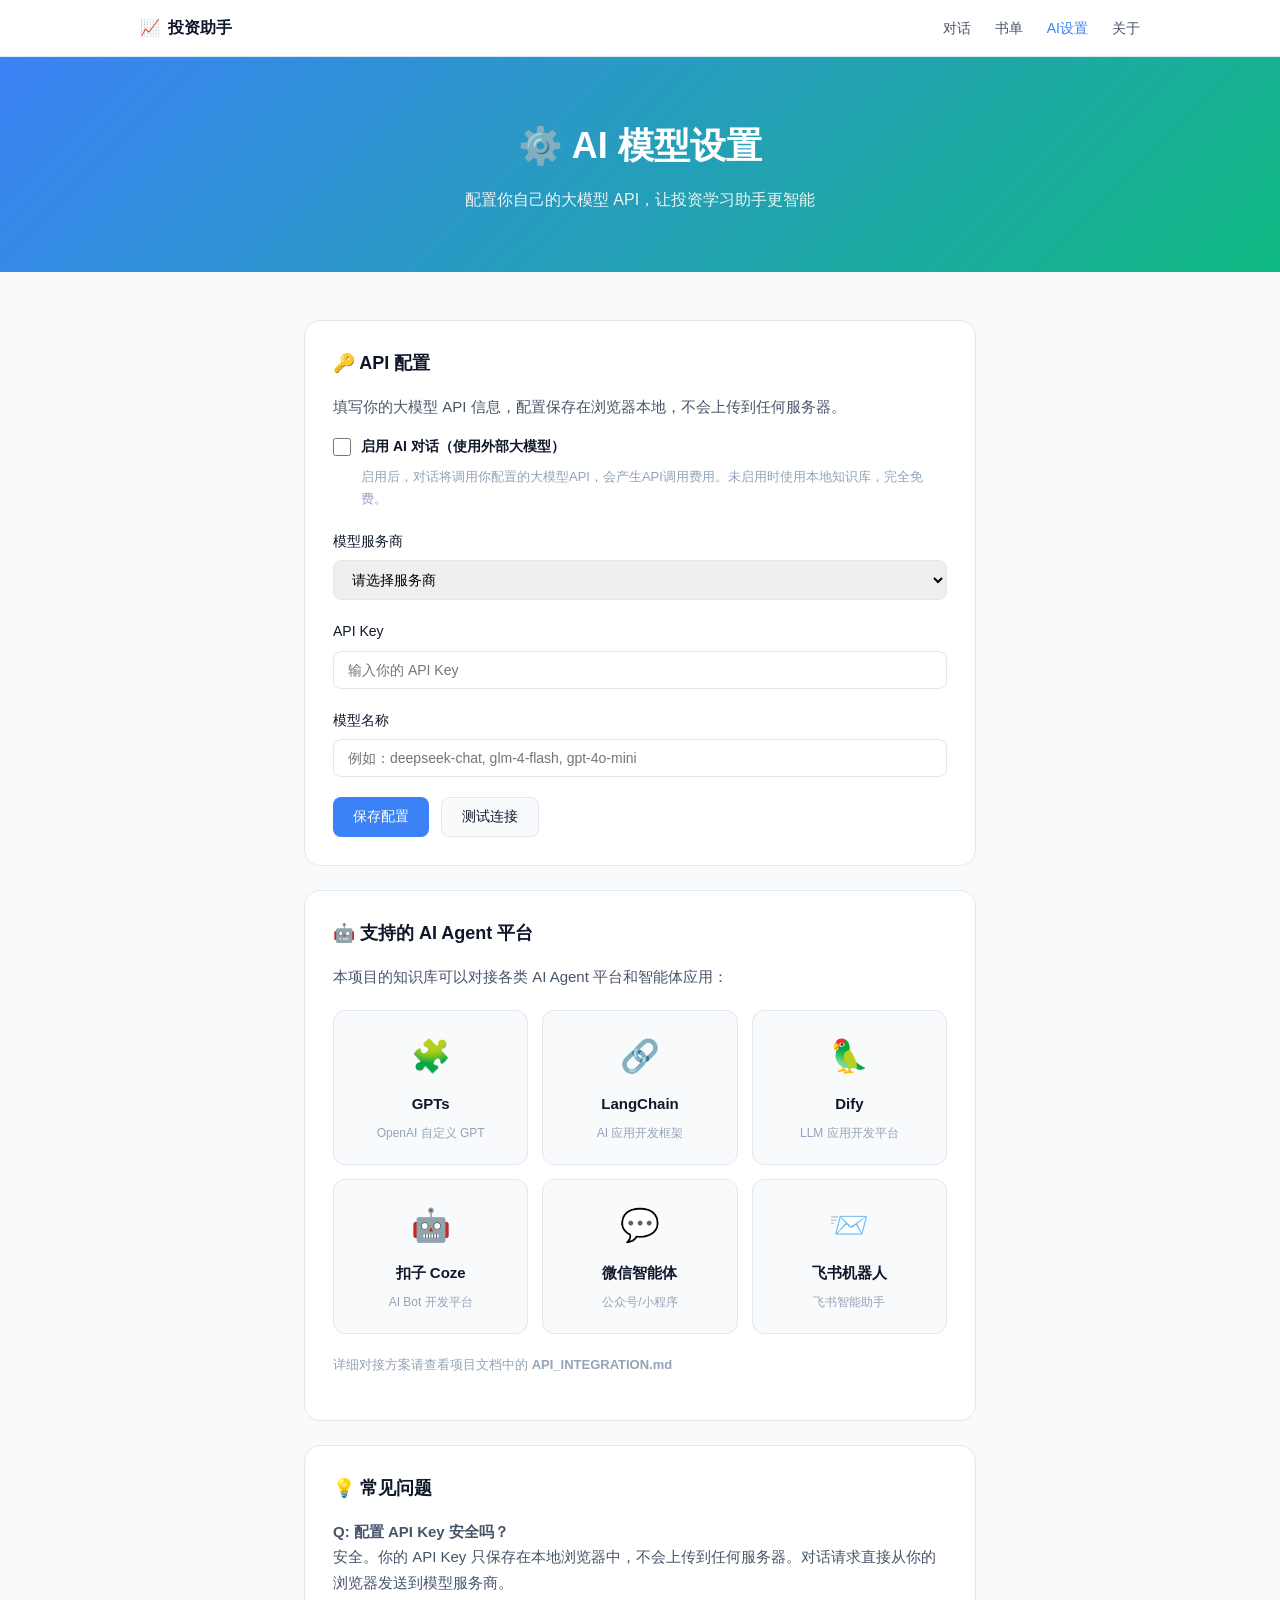
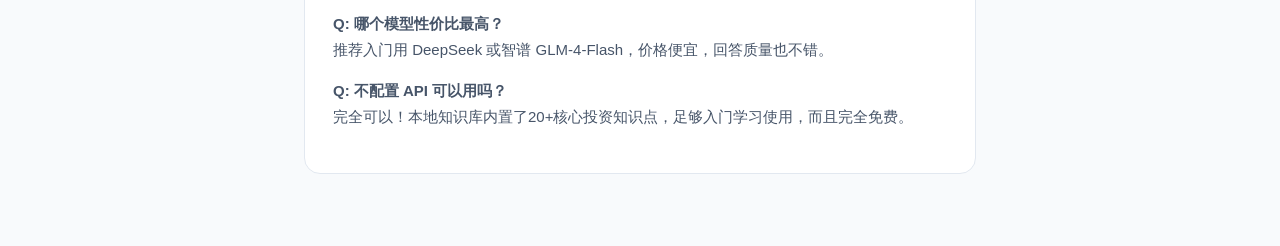
==== api.html @ 8c18a481 "初始提交：投资助手 - 基于经典书籍的对话式投资学习平台" ====
<!-- Generated by Trae Work -->
<!DOCTYPE html>
<html lang="zh-CN">
<head>
    <meta charset="UTF-8">
    <meta name="viewport" content="width=device-width, initial-scale=1.0">
    <title>AI 设置 - 投资助手</title>
    <link rel="stylesheet" href="assets/css/style.css">
</head>
<body class="page-body">
    <!-- 导航栏 -->
    <nav class="page-nav">
        <div class="page-nav-inner">
            <a href="index.html" class="page-nav-logo">
                <span>📈</span>
                <span>投资助手</span>
            </a>
            <div class="page-nav-links">
                <a href="index.html">对话</a>
                <a href="books.html">书单</a>
                <a href="api.html" class="active">AI设置</a>
                <a href="about.html">关于</a>
            </div>
        </div>
    </nav>

    <!-- 页面头部 -->
    <section class="page-header">
        <h1>⚙️ AI 模型设置</h1>
        <p>配置你自己的大模型 API，让投资学习助手更智能</p>
    </section>

    <section class="page-content" style="max-width: 720px;">
        <div class="api-card">
            <h3>🔑 API 配置</h3>
            <p>填写你的大模型 API 信息，配置保存在浏览器本地，不会上传到任何服务器。</p>
            
            <form id="apiConfigForm">
                <div class="form-group">
                    <label style="display: flex; align-items: center; gap: 10px;">
                        <input type="checkbox" id="apiEnabled" style="width: 18px; height: 18px;">
                        <strong>启用 AI 对话（使用外部大模型）</strong>
                    </label>
                    <p style="font-size: 13px; color: var(--text-tertiary); margin-top: 6px; margin-left: 28px;">
                        启用后，对话将调用你配置的大模型API，会产生API调用费用。未启用时使用本地知识库，完全免费。
                    </p>
                </div>
                
                <div class="form-group">
                    <label>模型服务商</label>
                    <select id="apiProvider">
                        <option value="">请选择服务商</option>
                        <option value="deepseek">DeepSeek (深度求索)</option>
                        <option value="zhipu">智谱 AI (GLM)</option>
                        <option value="qwen">通义千问 (Qwen)</option>
                        <option value="moonshot">Kimi (月之暗面)</option>
                        <option value="openai">OpenAI (GPT-4, GPT-3.5)</option>
                        <option value="custom">自定义 (OpenAI 兼容格式)</option>
                    </select>
                </div>
                
                <div class="form-group">
                    <label>API Key</label>
                    <input type="password" id="apiKey" placeholder="输入你的 API Key">
                </div>
                
                <div class="form-group" id="customUrlGroup" style="display: none;">
                    <label>API 接口地址</label>
                    <input type="text" id="apiUrl" placeholder="https://api.example.com/v1/chat/completions">
                    <p style="font-size: 12px; color: var(--text-tertiary); margin-top: 6px;">
                        支持所有 OpenAI 兼容格式的 API 接口
                    </p>
                </div>
                
                <div class="form-group">
                    <label>模型名称</label>
                    <input type="text" id="apiModel" placeholder="例如：deepseek-chat, glm-4-flash, gpt-4o-mini">
                </div>
                
                <div class="btn-row">
                    <button type="submit" class="btn btn-primary">保存配置</button>
                    <button type="button" class="btn btn-secondary" id="testConnection">测试连接</button>
                </div>
                
                <div class="status-msg" id="statusMessage"></div>
            </form>
        </div>
        
        <div class="api-card">
            <h3>🤖 支持的 AI Agent 平台</h3>
            <p>本项目的知识库可以对接各类 AI Agent 平台和智能体应用：</p>
            
            <div class="platform-grid">
                <div class="platform-card">
                    <div class="platform-icon">🧩</div>
                    <strong>GPTs</strong>
                    <span>OpenAI 自定义 GPT</span>
                </div>
                <div class="platform-card">
                    <div class="platform-icon">🔗</div>
                    <strong>LangChain</strong>
                    <span>AI 应用开发框架</span>
                </div>
                <div class="platform-card">
                    <div class="platform-icon">🦜</div>
                    <strong>Dify</strong>
                    <span>LLM 应用开发平台</span>
                </div>
                <div class="platform-card">
                    <div class="platform-icon">🤖</div>
                    <strong>扣子 Coze</strong>
                    <span>AI Bot 开发平台</span>
                </div>
                <div class="platform-card">
                    <div class="platform-icon">💬</div>
                    <strong>微信智能体</strong>
                    <span>公众号/小程序</span>
                </div>
                <div class="platform-card">
                    <div class="platform-icon">📨</div>
                    <strong>飞书机器人</strong>
                    <span>飞书智能助手</span>
                </div>
            </div>
            
            <p style="font-size: 13px; color: var(--text-tertiary); margin-top: 16px;">
                详细对接方案请查看项目文档中的 <strong>API_INTEGRATION.md</strong>
            </p>
        </div>
        
        <div class="api-card">
            <h3>💡 常见问题</h3>
            <p><strong>Q: 配置 API Key 安全吗？</strong><br>
            安全。你的 API Key 只保存在本地浏览器中，不会上传到任何服务器。对话请求直接从你的浏览器发送到模型服务商。</p>
            
            <p><strong>Q: 哪个模型性价比最高？</strong><br>
            推荐入门用 DeepSeek 或智谱 GLM-4-Flash，价格便宜，回答质量也不错。</p>
            
            <p><strong>Q: 不配置 API 可以用吗？</strong><br>
            完全可以！本地知识库内置了20+核心投资知识点，足够入门学习使用，而且完全免费。</p>
        </div>
    </section>

    <script src="assets/js/knowledge.js"></script>
    <script src="assets/js/chat.js"></script>
    <script src="assets/js/app.js"></script>
</body>
</html>
---- assets/css/style.css ----
/* ================================
   投资助手 - 现代对话式UI
   ================================ */

* {
    margin: 0;
    padding: 0;
    box-sizing: border-box;
}

:root {
    /* 主色调 - 专业稳重的蓝绿色系 */
    --primary: #3b82f6;
    --primary-hover: #2563eb;
    --primary-light: #dbeafe;
    --primary-dark: #1d4ed8;
    
    /* 辅助色 */
    --secondary: #10b981;
    --accent: #8b5cf6;
    
    /* 背景色 */
    --bg-main: #f8fafc;
    --bg-sidebar: #ffffff;
    --bg-hover: #f1f5f9;
    --bg-active: #eff6ff;
    --bg-input: #ffffff;
    
    /* 文字色 */
    --text-primary: #0f172a;
    --text-secondary: #475569;
    --text-tertiary: #94a3b8;
    --text-inverse: #ffffff;
    
    /* 边框色 */
    --border-light: #e2e8f0;
    --border-medium: #cbd5e1;
    
    /* 消息气泡 */
    --msg-bot-bg: #ffffff;
    --msg-user-bg: #3b82f6;
    --msg-user-text: #ffffff;
    
    /* 阴影 */
    --shadow-sm: 0 1px 2px rgba(0, 0, 0, 0.05);
    --shadow-md: 0 4px 6px -1px rgba(0, 0, 0, 0.08);
    --shadow-lg: 0 10px 15px -3px rgba(0, 0, 0, 0.08);
    --shadow-input: 0 2px 8px rgba(0, 0, 0, 0.06);
    
    /* 圆角 */
    --radius-sm: 8px;
    --radius-md: 12px;
    --radius-lg: 16px;
    --radius-xl: 20px;
    --radius-full: 9999px;
    
    /* 过渡 */
    --transition-fast: 0.15s ease;
    --transition-normal: 0.25s ease;
}

body {
    font-family: -apple-system, BlinkMacSystemFont, 'Segoe UI', 'PingFang SC', 
                 'Hiragino Sans GB', 'Microsoft YaHei', 'Noto Sans SC', sans-serif;
    font-size: 15px;
    line-height: 1.6;
    color: var(--text-primary);
    background: var(--bg-main);
    -webkit-font-smoothing: antialiased;
    -moz-osx-font-smoothing: grayscale;
}

a {
    text-decoration: none;
    color: inherit;
}

button {
    font-family: inherit;
    cursor: pointer;
    border: none;
    background: none;
}

/* ================================
   聊天页面布局
   ================================ */

.chat-body {
    height: 100vh;
    overflow: hidden;
}

/* 侧边栏 */
.sidebar {
    position: fixed;
    left: 0;
    top: 0;
    bottom: 0;
    width: 280px;
    background: var(--bg-sidebar);
    border-right: 1px solid var(--border-light);
    display: flex;
    flex-direction: column;
    z-index: 100;
    transition: transform var(--transition-normal);
}

.sidebar-header {
    padding: 20px 16px;
    border-bottom: 1px solid var(--border-light);
}

.logo {
    display: flex;
    align-items: center;
    gap: 10px;
    margin-bottom: 16px;
}

.logo-icon {
    font-size: 28px;
}

.logo-text {
    font-size: 18px;
    font-weight: 700;
    background: linear-gradient(135deg, #3b82f6, #10b981);
    -webkit-background-clip: text;
    -webkit-text-fill-color: transparent;
    background-clip: text;
}

.new-chat-btn {
    width: 100%;
    padding: 10px 16px;
    background: linear-gradient(135deg, #3b82f6, #2563eb);
    color: white;
    border-radius: var(--radius-md);
    font-size: 14px;
    font-weight: 500;
    display: flex;
    align-items: center;
    justify-content: center;
    gap: 8px;
    transition: all var(--transition-fast);
    box-shadow: 0 2px 8px rgba(59, 130, 246, 0.25);
}

.new-chat-btn:hover {
    transform: translateY(-1px);
    box-shadow: 0 4px 12px rgba(59, 130, 246, 0.35);
}

.plus-icon {
    font-size: 18px;
    line-height: 1;
}

.sidebar-section {
    padding: 16px;
    border-bottom: 1px solid var(--border-light);
}

.section-title {
    font-size: 12px;
    font-weight: 600;
    color: var(--text-tertiary);
    text-transform: uppercase;
    letter-spacing: 0.5px;
    margin-bottom: 10px;
    padding: 0 4px;
}

.topic-list {
    display: flex;
    flex-direction: column;
    gap: 2px;
}

.topic-item {
    display: flex;
    align-items: center;
    gap: 10px;
    padding: 9px 12px;
    border-radius: var(--radius-sm);
    font-size: 14px;
    color: var(--text-secondary);
    transition: all var(--transition-fast);
    text-align: left;
    width: 100%;
}

.topic-item:hover {
    background: var(--bg-hover);
    color: var(--text-primary);
}

.topic-item.active {
    background: var(--bg-active);
    color: var(--primary-dark);
    font-weight: 500;
}

.topic-icon {
    font-size: 16px;
    width: 20px;
    text-align: center;
}

.suggestion-chips {
    display: flex;
    flex-direction: column;
    gap: 6px;
}

.suggestion-chip {
    padding: 8px 12px;
    background: var(--bg-main);
    border: 1px solid var(--border-light);
    border-radius: var(--radius-sm);
    font-size: 13px;
    color: var(--text-secondary);
    text-align: left;
    transition: all var(--transition-fast);
    width: 100%;
}

.suggestion-chip:hover {
    background: var(--bg-active);
    border-color: var(--primary);
    color: var(--primary-dark);
}

.sidebar-bottom {
    margin-top: auto;
    padding: 16px;
    border-top: 1px solid var(--border-light);
}

.sidebar-link {
    display: flex;
    align-items: center;
    gap: 10px;
    padding: 10px 12px;
    border-radius: var(--radius-sm);
    font-size: 14px;
    color: var(--text-secondary);
    transition: all var(--transition-fast);
    margin-bottom: 2px;
}

.sidebar-link:hover {
    background: var(--bg-hover);
    color: var(--text-primary);
}

.sidebar-tip {
    margin-top: 12px;
    padding: 10px 12px;
    background: #fef3c7;
    border-radius: var(--radius-sm);
    font-size: 12px;
    color: #92400e;
    line-height: 1.5;
}

/* 主内容区 */
.main-content {
    margin-left: 280px;
    height: 100vh;
    display: flex;
    flex-direction: column;
}

/* 顶部栏 */
.top-bar {
    height: 56px;
    background: var(--bg-sidebar);
    border-bottom: 1px solid var(--border-light);
    display: flex;
    align-items: center;
    justify-content: space-between;
    padding: 0 24px;
    flex-shrink: 0;
}

.mobile-menu-toggle {
    display: none;
    font-size: 20px;
    padding: 6px 10px;
    border-radius: var(--radius-sm);
    color: var(--text-secondary);
}

.mobile-menu-toggle:hover {
    background: var(--bg-hover);
}

.current-topic {
    display: flex;
    align-items: center;
    gap: 8px;
    font-size: 14px;
    font-weight: 500;
    color: var(--text-primary);
}

.topic-dot {
    width: 8px;
    height: 8px;
    background: var(--secondary);
    border-radius: 50%;
    animation: pulse 2s infinite;
}

@keyframes pulse {
    0%, 100% { opacity: 1; }
    50% { opacity: 0.5; }
}

.top-actions {
    display: flex;
    gap: 8px;
}

.icon-btn {
    width: 36px;
    height: 36px;
    display: flex;
    align-items: center;
    justify-content: center;
    border-radius: var(--radius-sm);
    font-size: 16px;
    color: var(--text-secondary);
    transition: all var(--transition-fast);
}

.icon-btn:hover {
    background: var(--bg-hover);
    color: var(--text-primary);
}

/* 聊天区域 */
.chat-area {
    flex: 1;
    overflow-y: auto;
    display: flex;
    flex-direction: column;
    scroll-behavior: smooth;
}

/* 欢迎界面 */
.welcome-screen {
    flex: 1;
    display: flex;
    flex-direction: column;
    align-items: center;
    justify-content: center;
    padding: 40px 24px;
    text-align: center;
}

.welcome-avatar {
    width: 72px;
    height: 72px;
    background: linear-gradient(135deg, #3b82f6, #10b981);
    border-radius: 24px;
    display: flex;
    align-items: center;
    justify-content: center;
    font-size: 36px;
    margin-bottom: 24px;
    box-shadow: 0 8px 24px rgba(59, 130, 246, 0.25);
}

.welcome-title {
    font-size: 28px;
    font-weight: 700;
    margin-bottom: 12px;
    color: var(--text-primary);
}

.welcome-subtitle {
    font-size: 15px;
    color: var(--text-secondary);
    margin-bottom: 40px;
    line-height: 1.8;
}

.welcome-cards {
    display: grid;
    grid-template-columns: repeat(4, 1fr);
    gap: 16px;
    max-width: 800px;
    width: 100%;
}

.welcome-card {
    background: var(--bg-sidebar);
    border: 1px solid var(--border-light);
    border-radius: var(--radius-lg);
    padding: 24px 20px;
    cursor: pointer;
    transition: all var(--transition-normal);
    text-align: left;
}

.welcome-card:hover {
    transform: translateY(-4px);
    border-color: var(--primary);
    box-shadow: 0 12px 24px rgba(59, 130, 246, 0.12);
}

.welcome-card-icon {
    font-size: 28px;
    margin-bottom: 12px;
}

.welcome-card-title {
    font-size: 15px;
    font-weight: 600;
    margin-bottom: 6px;
    color: var(--text-primary);
}

.welcome-card-desc {
    font-size: 13px;
    color: var(--text-tertiary);
}

/* 消息容器 */
.messages-container {
    flex: 1;
    padding: 24px 0;
    display: flex;
    flex-direction: column;
    gap: 24px;
}

.message-wrapper {
    max-width: 800px;
    width: 100%;
    margin: 0 auto;
    padding: 0 24px;
    display: flex;
    gap: 16px;
}

.message-wrapper.user-message {
    flex-direction: row-reverse;
}

.message-avatar {
    width: 36px;
    height: 36px;
    border-radius: 10px;
    display: flex;
    align-items: center;
    justify-content: center;
    font-size: 18px;
    flex-shrink: 0;
}

.message-wrapper.bot-message .message-avatar {
    background: linear-gradient(135deg, #3b82f6, #10b981);
}

.message-wrapper.user-message .message-avatar {
    background: #e2e8f0;
}

.message-bubble {
    max-width: 70%;
    padding: 14px 18px;
    border-radius: 16px;
    line-height: 1.75;
    font-size: 14.5px;
    word-wrap: break-word;
    word-break: break-word;
}

.message-wrapper.bot-message .message-bubble {
    background: var(--msg-bot-bg);
    border: 1px solid var(--border-light);
    border-top-left-radius: 6px;
    box-shadow: var(--shadow-sm);
}

.message-wrapper.user-message .message-bubble {
    background: var(--msg-user-bg);
    color: var(--msg-user-text);
    border-top-right-radius: 6px;
    box-shadow: 0 2px 8px rgba(59, 130, 246, 0.25);
}

.message-bubble p {
    margin-bottom: 10px;
}

.message-bubble p:last-child {
    margin-bottom: 0;
}

.message-bubble strong {
    font-weight: 600;
}

.message-bubble em {
    color: var(--text-tertiary);
    font-style: normal;
    font-size: 13px;
}

.message-wrapper.user-message .message-bubble em {
    color: rgba(255, 255, 255, 0.7);
}

.message-bubble h3, .message-bubble h4 {
    margin: 14px 0 8px;
    font-size: 15px;
    font-weight: 600;
}

.message-bubble li {
    margin-bottom: 6px;
}

.message-bubble pre {
    background: #1e293b;
    color: #e2e8f0;
    padding: 12px 16px;
    border-radius: 8px;
    overflow-x: auto;
    margin: 10px 0;
    font-size: 13px;
}

.message-bubble code {
    background: rgba(59, 130, 246, 0.1);
    color: var(--primary-dark);
    padding: 2px 6px;
    border-radius: 4px;
    font-size: 13px;
    font-family: 'Consolas', 'Monaco', monospace;
}

/* 思考中动画 */
.thinking-dots {
    display: inline-flex;
    gap: 3px;
}

.thinking-dots span {
    width: 6px;
    height: 6px;
    background: var(--text-tertiary);
    border-radius: 50%;
    animation: thinking 1.4s infinite;
}

.thinking-dots span:nth-child(2) {
    animation-delay: 0.2s;
}

.thinking-dots span:nth-child(3) {
    animation-delay: 0.4s;
}

@keyframes thinking {
    0%, 60%, 100% {
        transform: translateY(0);
        opacity: 0.4;
    }
    30% {
        transform: translateY(-4px);
        opacity: 1;
    }
}

/* 输入区域 */
.input-area {
    padding: 16px 24px 20px;
    background: var(--bg-sidebar);
    border-top: 1px solid var(--border-light);
    flex-shrink: 0;
}

.input-wrapper {
    max-width: 800px;
    margin: 0 auto;
    background: var(--bg-input);
    border: 1px solid var(--border-light);
    border-radius: var(--radius-xl);
    padding: 10px 14px 10px 18px;
    display: flex;
    align-items: flex-end;
    gap: 12px;
    box-shadow: var(--shadow-input);
    transition: all var(--transition-fast);
}

.input-wrapper:focus-within {
    border-color: var(--primary);
    box-shadow: 0 0 0 3px rgba(59, 130, 246, 0.1), var(--shadow-input);
}

.chat-input {
    flex: 1;
    border: none;
    outline: none;
    resize: none;
    font-size: 15px;
    font-family: inherit;
    line-height: 1.6;
    color: var(--text-primary);
    background: transparent;
    max-height: 150px;
    padding: 6px 0;
}

.chat-input::placeholder {
    color: var(--text-tertiary);
}

.send-btn {
    width: 36px;
    height: 36px;
    background: var(--primary);
    color: white;
    border-radius: var(--radius-md);
    display: flex;
    align-items: center;
    justify-content: center;
    transition: all var(--transition-fast);
    flex-shrink: 0;
    margin-bottom: 3px;
}

.send-btn:hover {
    background: var(--primary-hover);
    transform: translateY(-1px);
}

.send-btn:active {
    transform: translateY(0);
}

.input-hint {
    max-width: 800px;
    margin: 10px auto 0;
    text-align: center;
    font-size: 12px;
    color: var(--text-tertiary);
}

.hint-divider {
    margin: 0 8px;
    color: var(--border-medium);
}

/* 移动端遮罩 */
.mobile-overlay {
    position: fixed;
    top: 0;
    left: 0;
    right: 0;
    bottom: 0;
    background: rgba(0, 0, 0, 0.4);
    z-index: 99;
    opacity: 0;
    visibility: hidden;
    transition: all var(--transition-normal);
}

.mobile-overlay.overlay-show {
    opacity: 1;
    visibility: visible;
}

/* ================================
   其他页面通用样式
   ================================ */

.page-body {
    min-height: 100vh;
    background: var(--bg-main);
}

.page-header {
    background: linear-gradient(135deg, #3b82f6 0%, #10b981 100%);
    color: white;
    padding: 60px 0;
    text-align: center;
}

.page-header h1 {
    font-size: 36px;
    font-weight: 700;
    margin-bottom: 12px;
}

.page-header p {
    font-size: 16px;
    opacity: 0.9;
}

.page-nav {
    background: white;
    border-bottom: 1px solid var(--border-light);
    padding: 0 24px;
    position: sticky;
    top: 0;
    z-index: 50;
}

.page-nav-inner {
    max-width: 1000px;
    margin: 0 auto;
    display: flex;
    align-items: center;
    justify-content: space-between;
    height: 56px;
}

.page-nav-logo {
    display: flex;
    align-items: center;
    gap: 8px;
    font-weight: 600;
    font-size: 16px;
}

.page-nav-links {
    display: flex;
    gap: 24px;
}

.page-nav-links a {
    font-size: 14px;
    color: var(--text-secondary);
    transition: color var(--transition-fast);
}

.page-nav-links a:hover,
.page-nav-links a.active {
    color: var(--primary);
}

.page-content {
    max-width: 1000px;
    margin: 0 auto;
    padding: 48px 24px;
}

/* 书籍页面 */
.book-category {
    margin-bottom: 48px;
}

.book-category h2 {
    font-size: 22px;
    margin-bottom: 20px;
    padding-bottom: 12px;
    border-bottom: 2px solid var(--primary);
    display: inline-block;
}

.book-grid {
    display: grid;
    grid-template-columns: repeat(auto-fill, minmax(280px, 1fr));
    gap: 16px;
}

.book-card {
    background: white;
    border-radius: var(--radius-lg);
    padding: 20px;
    border: 1px solid var(--border-light);
    transition: all var(--transition-normal);
}

.book-card:hover {
    transform: translateY(-3px);
    box-shadow: var(--shadow-lg);
    border-color: var(--primary-light);
}

.book-header {
    display: flex;
    gap: 14px;
    margin-bottom: 14px;
}

.book-cover {
    width: 64px;
    height: 88px;
    background: linear-gradient(135deg, #3b82f6, #10b981);
    border-radius: var(--radius-sm);
    display: flex;
    align-items: center;
    justify-content: center;
    font-size: 28px;
    flex-shrink: 0;
    box-shadow: var(--shadow-md);
}

.book-info h3 {
    font-size: 15px;
    margin-bottom: 4px;
    line-height: 1.4;
}

.book-author {
    font-size: 12px;
    color: var(--text-tertiary);
    margin-bottom: 6px;
}

.book-rating {
    display: flex;
    align-items: center;
    gap: 4px;
    font-size: 13px;
    color: #f59e0b;
    font-weight: 600;
}

.book-desc {
    font-size: 13px;
    color: var(--text-secondary);
    line-height: 1.7;
    margin-bottom: 12px;
}

.book-tags {
    display: flex;
    flex-wrap: wrap;
    gap: 6px;
}

.book-tag {
    padding: 3px 10px;
    background: var(--bg-main);
    border-radius: 20px;
    font-size: 11px;
    color: var(--text-tertiary);
}

/* API 页面 */
.api-card {
    background: white;
    border-radius: var(--radius-lg);
    padding: 28px;
    border: 1px solid var(--border-light);
    margin-bottom: 24px;
}

.api-card h3 {
    font-size: 18px;
    margin-bottom: 16px;
    color: var(--text-primary);
}

.api-card p {
    color: var(--text-secondary);
    margin-bottom: 16px;
    line-height: 1.7;
}

.form-group {
    margin-bottom: 20px;
}

.form-group label {
    display: block;
    font-weight: 500;
    margin-bottom: 8px;
    font-size: 14px;
}

.form-group input,
.form-group select,
.form-group textarea {
    width: 100%;
    padding: 10px 14px;
    border: 1px solid var(--border-light);
    border-radius: var(--radius-sm);
    font-size: 14px;
    font-family: inherit;
    outline: none;
    transition: all var(--transition-fast);
}

.form-group input:focus,
.form-group select:focus {
    border-color: var(--primary);
    box-shadow: 0 0 0 3px rgba(59, 130, 246, 0.1);
}

.form-row {
    display: flex;
    gap: 16px;
}

.form-row .form-group {
    flex: 1;
}

.btn-row {
    display: flex;
    gap: 12px;
}

.btn {
    padding: 10px 20px;
    border-radius: var(--radius-sm);
    font-size: 14px;
    font-weight: 500;
    cursor: pointer;
    transition: all var(--transition-fast);
    border: none;
}

.btn-primary {
    background: var(--primary);
    color: white;
}

.btn-primary:hover {
    background: var(--primary-hover);
}

.btn-secondary {
    background: var(--bg-main);
    color: var(--text-primary);
    border: 1px solid var(--border-light);
}

.btn-secondary:hover {
    background: var(--bg-hover);
}

.status-msg {
    margin-top: 16px;
    font-size: 14px;
    padding: 10px 14px;
    border-radius: var(--radius-sm);
    display: none;
}

.status-msg.success {
    display: block;
    background: #dcfce7;
    color: #166534;
}

.status-msg.error {
    display: block;
    background: #fee2e2;
    color: #991b1b;
}

.code-block {
    background: #1e293b;
    color: #e2e8f0;
    padding: 16px 20px;
    border-radius: var(--radius-md);
    font-family: 'Consolas', 'Monaco', monospace;
    font-size: 13px;
    overflow-x: auto;
    margin: 12px 0;
    line-height: 1.6;
}

.code-block code {
    color: #60a5fa;
}

/* 关于页面 */
.about-content h2 {
    font-size: 22px;
    margin: 32px 0 14px;
    color: var(--text-primary);
}

.about-content h2:first-child {
    margin-top: 0;
}

.about-content p {
    color: var(--text-secondary);
    line-height: 2;
    margin-bottom: 14px;
}

.disclaimer-box {
    background: #fef3c7;
    border-left: 4px solid #f59e0b;
    padding: 20px 24px;
    border-radius: var(--radius-md);
    margin: 24px 0;
}

.disclaimer-box h4 {
    color: #92400e;
    margin-bottom: 8px;
}

.disclaimer-box p {
    color: #b45309;
    font-size: 14px;
    margin: 0;
}

/* 平台卡片网格 */
.platform-grid {
    display: grid;
    grid-template-columns: repeat(auto-fill, minmax(180px, 1fr));
    gap: 14px;
    margin: 20px 0;
}

.platform-card {
    padding: 20px 16px;
    background: var(--bg-main);
    border-radius: var(--radius-md);
    text-align: center;
    border: 1px solid var(--border-light);
    transition: all var(--transition-fast);
}

.platform-card:hover {
    border-color: var(--primary);
    background: var(--bg-active);
}

.platform-icon {
    font-size: 32px;
    margin-bottom: 10px;
}

.platform-card strong {
    display: block;
    margin-bottom: 4px;
}

.platform-card span {
    font-size: 12px;
    color: var(--text-tertiary);
}

/* ================================
   响应式设计
   ================================ */

@media (max-width: 1024px) {
    .welcome-cards {
        grid-template-columns: repeat(2, 1fr);
    }
}

@media (max-width: 768px) {
    .sidebar {
        transform: translateX(-100%);
        width: 260px;
    }
    
    .sidebar.sidebar-open {
        transform: translateX(0);
    }
    
    .main-content {
        margin-left: 0;
    }
    
    .mobile-menu-toggle {
        display: block;
    }
    
    .welcome-title {
        font-size: 22px;
    }
    
    .welcome-subtitle {
        font-size: 14px;
    }
    
    .welcome-cards {
        grid-template-columns: repeat(2, 1fr);
        gap: 12px;
    }
    
    .welcome-card {
        padding: 16px 14px;
    }
    
    .welcome-card-icon {
        font-size: 24px;
    }
    
    .welcome-card-title {
        font-size: 14px;
    }
    
    .welcome-card-desc {
        font-size: 12px;
    }
    
    .message-wrapper {
        padding: 0 16px;
        gap: 10px;
    }
    
    .message-bubble {
        max-width: 82%;
        padding: 12px 14px;
        font-size: 14px;
    }
    
    .message-avatar {
        width: 32px;
        height: 32px;
        font-size: 16px;
    }
    
    .input-area {
        padding: 12px 16px 16px;
    }
    
    .input-hint {
        font-size: 11px;
    }
    
    .top-bar {
        padding: 0 16px;
    }
    
    .page-header h1 {
        font-size: 28px;
    }
    
    .book-grid {
        grid-template-columns: 1fr;
    }
    
    .form-row {
        flex-direction: column;
        gap: 0;
    }
    
    .api-card {
        padding: 20px;
    }
}

@media (max-width: 480px) {
    .welcome-cards {
        grid-template-columns: 1fr;
    }
    
    .platform-grid {
        grid-template-columns: repeat(2, 1fr);
    }
}

/* 滚动条样式 */
::-webkit-scrollbar {
    width: 6px;
    height: 6px;
}

::-webkit-scrollbar-track {
    background: transparent;
}

::-webkit-scrollbar-thumb {
    background: #cbd5e1;
    border-radius: 3px;
}

::-webkit-scrollbar-thumb:hover {
    background: #94a3b8;
}

.chat-area::-webkit-scrollbar {
    width: 6px;
}
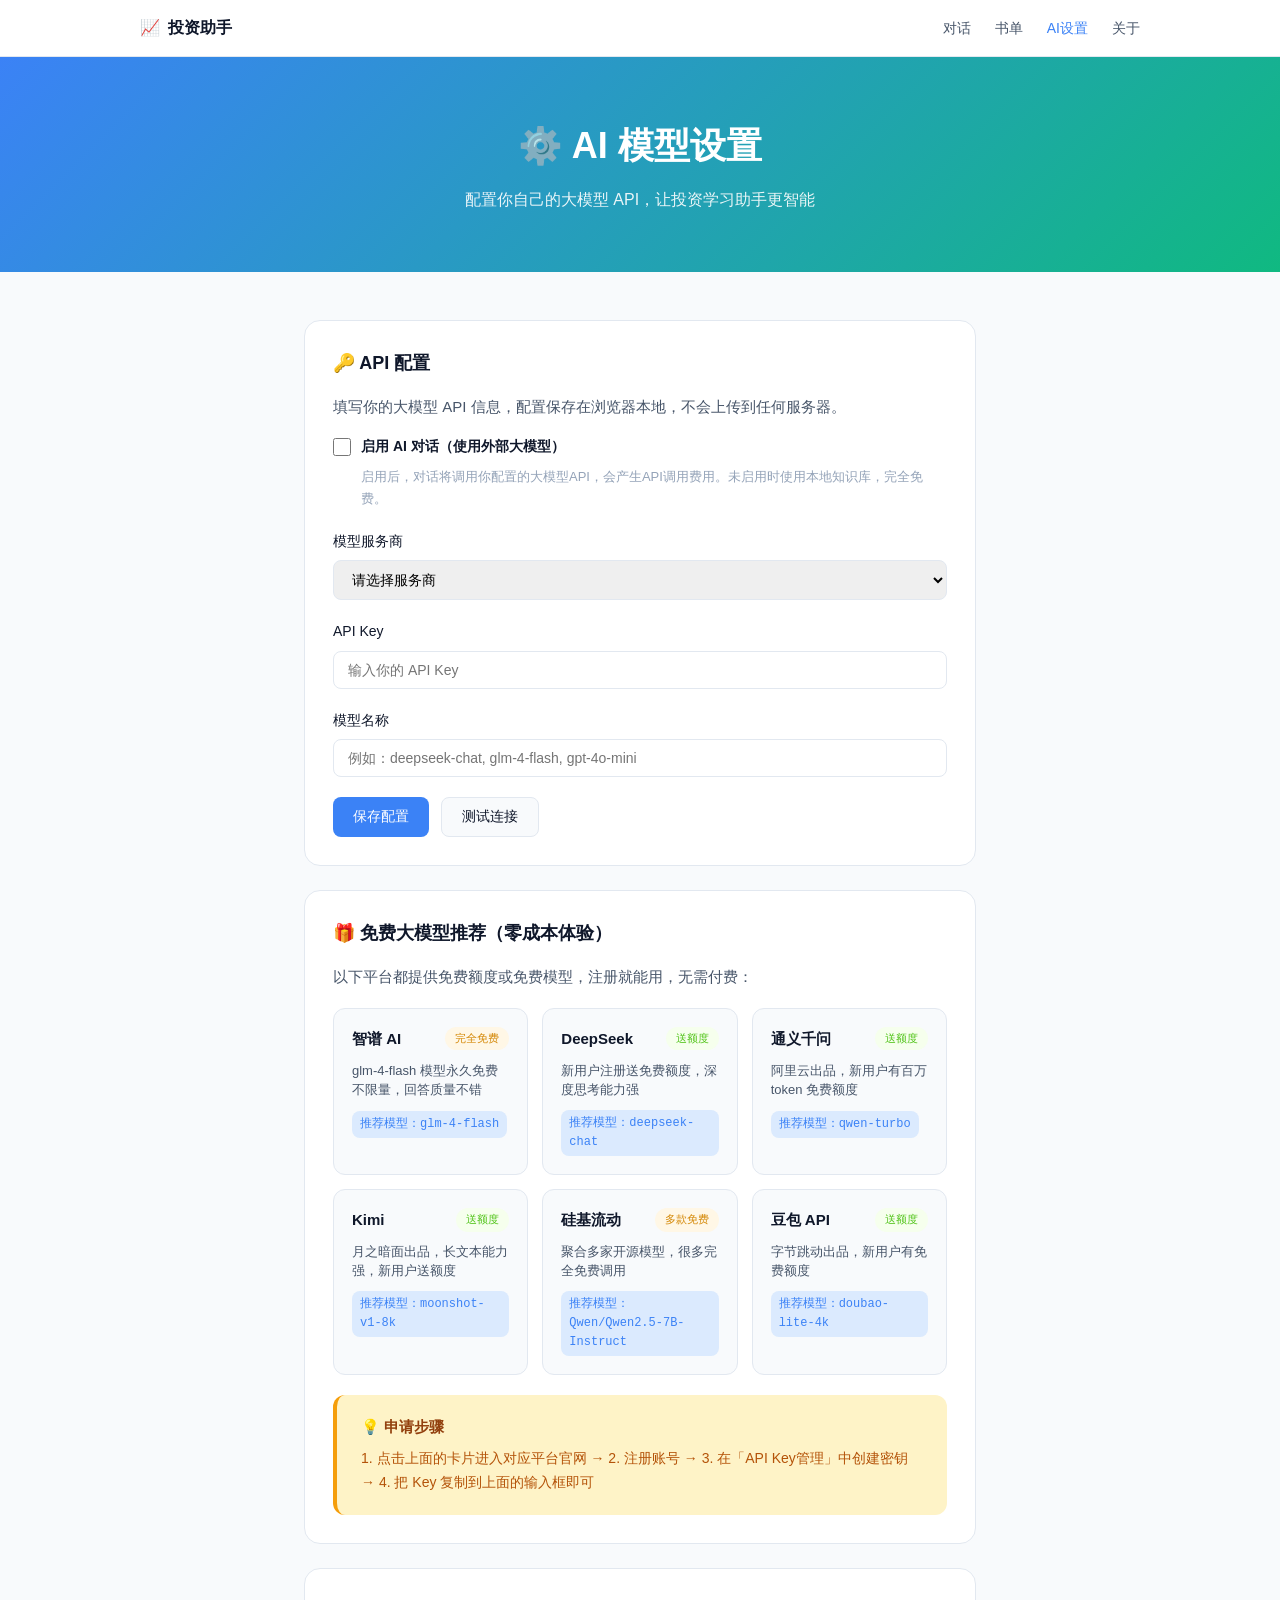
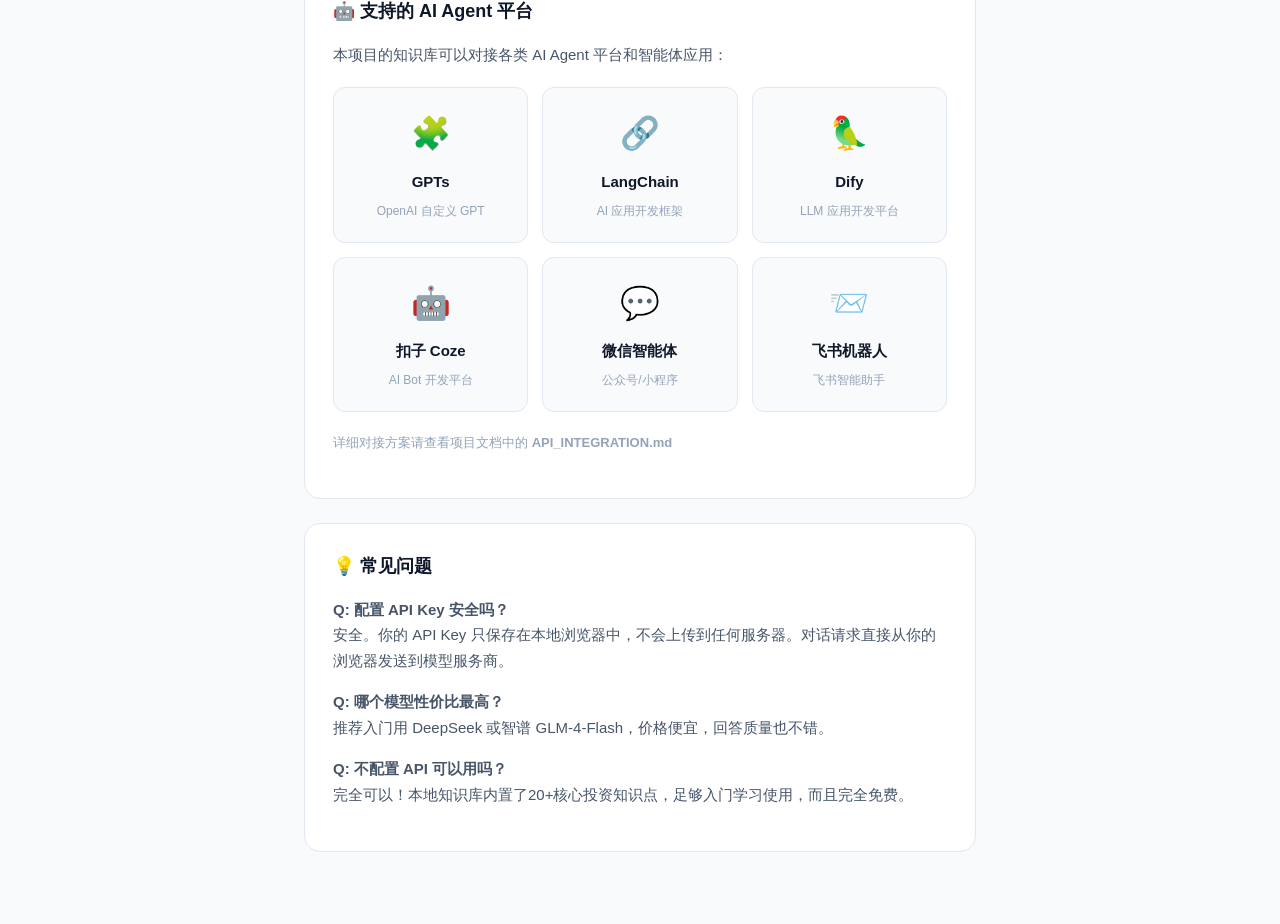
==== commit a01cc6d4: "feat: 添加免费大模型推荐和硅基流动/豆包支持" ====
--- a/api.html
+++ b/api.html
@@ -50,10 +50,12 @@
                     <label>模型服务商</label>
                     <select id="apiProvider">
                         <option value="">请选择服务商</option>
-                        <option value="deepseek">DeepSeek (深度求索)</option>
-                        <option value="zhipu">智谱 AI (GLM)</option>
-                        <option value="qwen">通义千问 (Qwen)</option>
-                        <option value="moonshot">Kimi (月之暗面)</option>
+                        <option value="zhipu">智谱 AI（glm-4-flash 永久免费）</option>
+                        <option value="deepseek">DeepSeek（新用户送额度）</option>
+                        <option value="siliconflow">硅基流动（多款免费模型）</option>
+                        <option value="qwen">通义千问（阿里云）</option>
+                        <option value="moonshot">Kimi（月之暗面）</option>
+                        <option value="doubao">豆包（字节跳动）</option>
                         <option value="openai">OpenAI (GPT-4, GPT-3.5)</option>
                         <option value="custom">自定义 (OpenAI 兼容格式)</option>
                     </select>
@@ -84,6 +86,67 @@
                 
                 <div class="status-msg" id="statusMessage"></div>
             </form>
+        </div>
+        
+        <div class="api-card">
+            <h3>🎁 免费大模型推荐（零成本体验）</h3>
+            <p>以下平台都提供免费额度或免费模型，注册就能用，无需付费：</p>
+            
+            <div class="free-model-grid">
+                <a href="https://open.bigmodel.cn/" target="_blank" class="free-model-card">
+                    <div class="free-model-header">
+                        <span class="free-model-name">智谱 AI</span>
+                        <span class="free-badge">完全免费</span>
+                    </div>
+                    <div class="free-model-desc">glm-4-flash 模型永久免费不限量，回答质量不错</div>
+                    <div class="free-model-model">推荐模型：glm-4-flash</div>
+                </a>
+                <a href="https://platform.deepseek.com/" target="_blank" class="free-model-card">
+                    <div class="free-model-header">
+                        <span class="free-model-name">DeepSeek</span>
+                        <span class="free-badge free-badge-green">送额度</span>
+                    </div>
+                    <div class="free-model-desc">新用户注册送免费额度，深度思考能力强</div>
+                    <div class="free-model-model">推荐模型：deepseek-chat</div>
+                </a>
+                <a href="https://dashscope.aliyun.com/" target="_blank" class="free-model-card">
+                    <div class="free-model-header">
+                        <span class="free-model-name">通义千问</span>
+                        <span class="free-badge free-badge-green">送额度</span>
+                    </div>
+                    <div class="free-model-desc">阿里云出品，新用户有百万 token 免费额度</div>
+                    <div class="free-model-model">推荐模型：qwen-turbo</div>
+                </a>
+                <a href="https://platform.moonshot.cn/" target="_blank" class="free-model-card">
+                    <div class="free-model-header">
+                        <span class="free-model-name">Kimi</span>
+                        <span class="free-badge free-badge-green">送额度</span>
+                    </div>
+                    <div class="free-model-desc">月之暗面出品，长文本能力强，新用户送额度</div>
+                    <div class="free-model-model">推荐模型：moonshot-v1-8k</div>
+                </a>
+                <a href="https://siliconflow.cn/" target="_blank" class="free-model-card">
+                    <div class="free-model-header">
+                        <span class="free-model-name">硅基流动</span>
+                        <span class="free-badge">多款免费</span>
+                    </div>
+                    <div class="free-model-desc">聚合多家开源模型，很多完全免费调用</div>
+                    <div class="free-model-model">推荐模型：Qwen/Qwen2.5-7B-Instruct</div>
+                </a>
+                <a href="https://open.bigmodel.cn/" target="_blank" class="free-model-card">
+                    <div class="free-model-header">
+                        <span class="free-model-name">豆包 API</span>
+                        <span class="free-badge free-badge-green">送额度</span>
+                    </div>
+                    <div class="free-model-desc">字节跳动出品，新用户有免费额度</div>
+                    <div class="free-model-model">推荐模型：doubao-lite-4k</div>
+                </a>
+            </div>
+            
+            <div class="disclaimer-box" style="margin-top: 20px; margin-bottom: 0;">
+                <h4>💡 申请步骤</h4>
+                <p>1. 点击上面的卡片进入对应平台官网 → 2. 注册账号 → 3. 在「API Key管理」中创建密钥 → 4. 把 Key 复制到上面的输入框即可</p>
+            </div>
         </div>
         
         <div class="api-card">
--- a/assets/css/style.css
+++ b/assets/css/style.css
@@ -1050,12 +1050,85 @@
     color: var(--text-tertiary);
 }
 
+.free-model-grid {
+    display: grid;
+    grid-template-columns: repeat(3, 1fr);
+    gap: 14px;
+    margin-top: 18px;
+}
+
+.free-model-card {
+    padding: 18px;
+    background: var(--bg-main);
+    border-radius: var(--radius-md);
+    border: 1px solid var(--border-light);
+    transition: all var(--transition-fast);
+    text-decoration: none;
+    color: inherit;
+    display: block;
+}
+
+.free-model-card:hover {
+    border-color: var(--primary);
+    background: var(--bg-active);
+    transform: translateY(-2px);
+    box-shadow: 0 4px 12px rgba(0, 0, 0, 0.06);
+}
+
+.free-model-header {
+    display: flex;
+    justify-content: space-between;
+    align-items: center;
+    margin-bottom: 10px;
+}
+
+.free-model-name {
+    font-weight: 600;
+    font-size: 15px;
+    color: var(--text-primary);
+}
+
+.free-badge {
+    font-size: 11px;
+    padding: 3px 10px;
+    background: #fff7e6;
+    color: #d48806;
+    border-radius: 20px;
+    font-weight: 500;
+}
+
+.free-badge-green {
+    background: #f6ffed;
+    color: #52c41a;
+}
+
+.free-model-desc {
+    font-size: 13px;
+    color: var(--text-secondary);
+    margin-bottom: 10px;
+    line-height: 1.5;
+}
+
+.free-model-model {
+    font-size: 12px;
+    color: var(--primary);
+    font-family: monospace;
+    background: var(--primary-light);
+    padding: 4px 8px;
+    border-radius: var(--radius-sm);
+    display: inline-block;
+}
+
 /* ================================
    响应式设计
    ================================ */
 
 @media (max-width: 1024px) {
     .welcome-cards {
+        grid-template-columns: repeat(2, 1fr);
+    }
+    
+    .free-model-grid {
         grid-template-columns: repeat(2, 1fr);
     }
 }
@@ -1162,6 +1235,10 @@
     .platform-grid {
         grid-template-columns: repeat(2, 1fr);
     }
+    
+    .free-model-grid {
+        grid-template-columns: 1fr;
+    }
 }
 
 /* 滚动条样式 */
